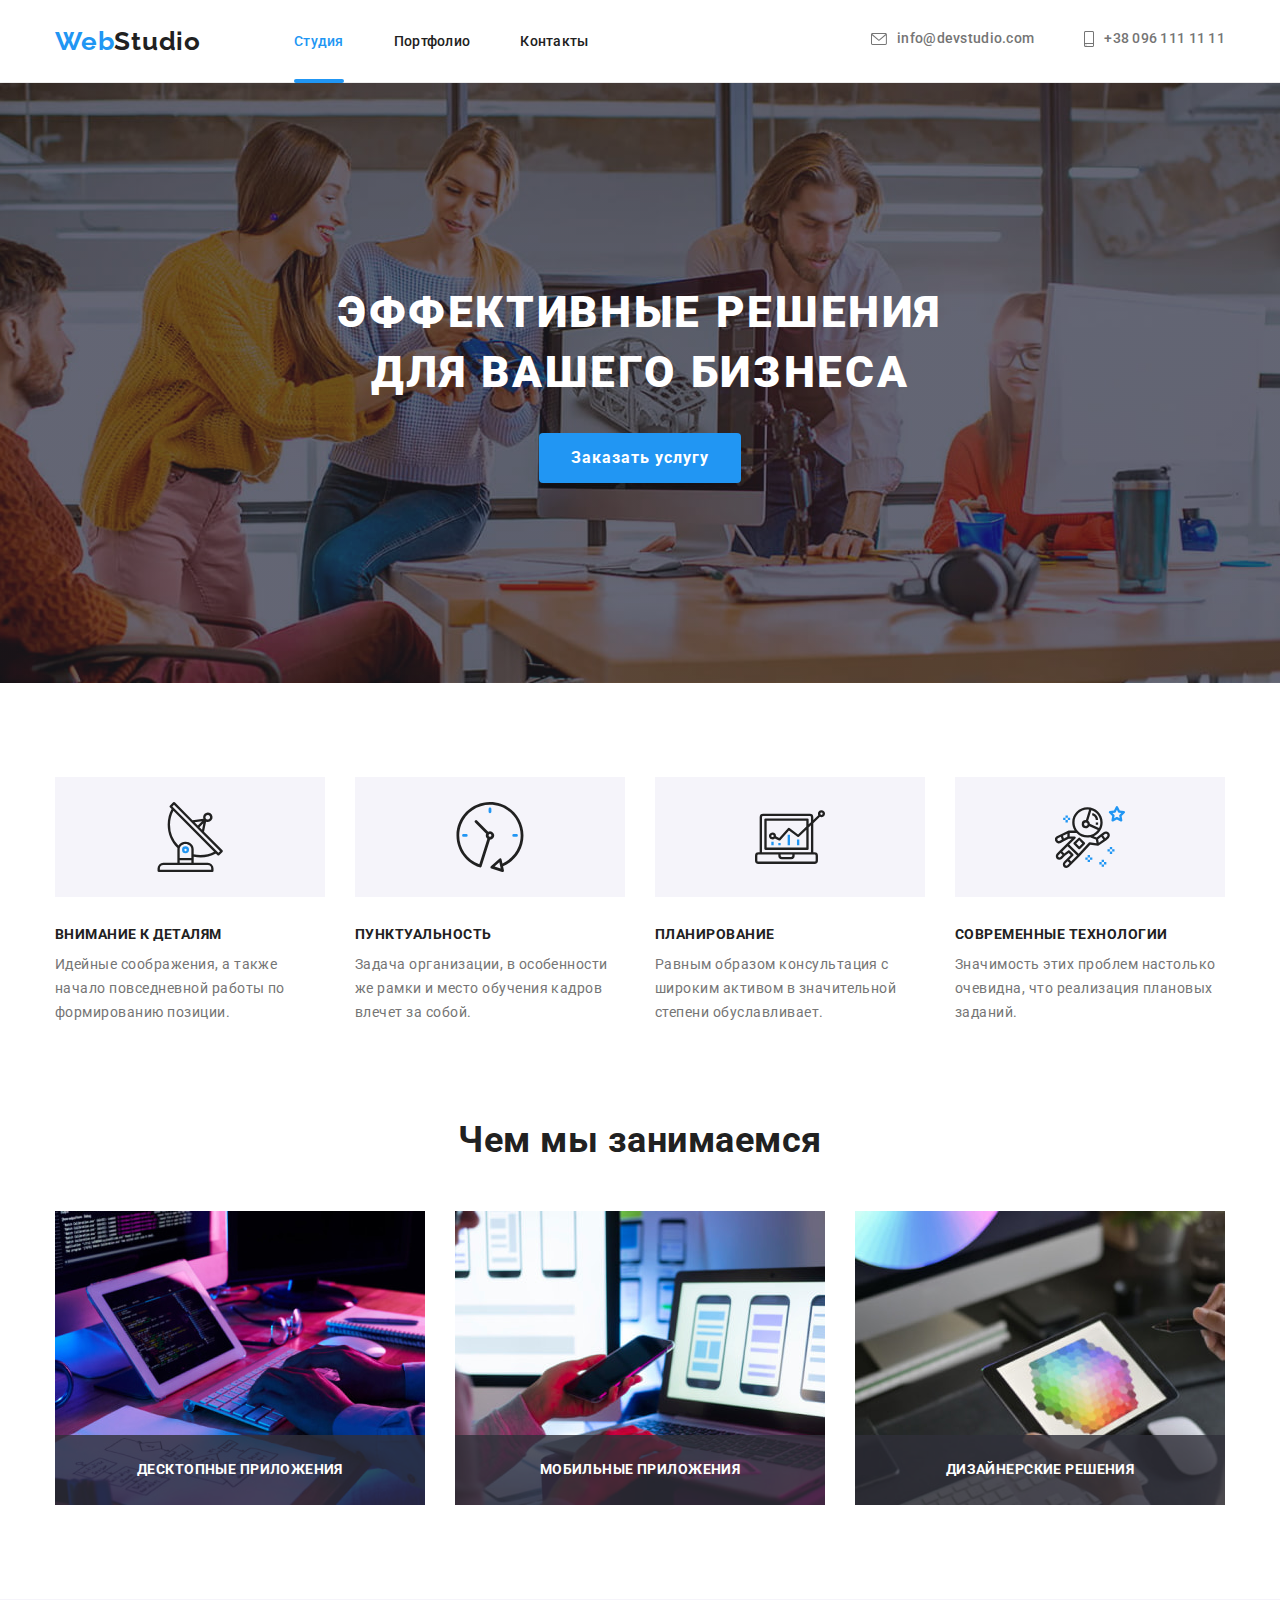
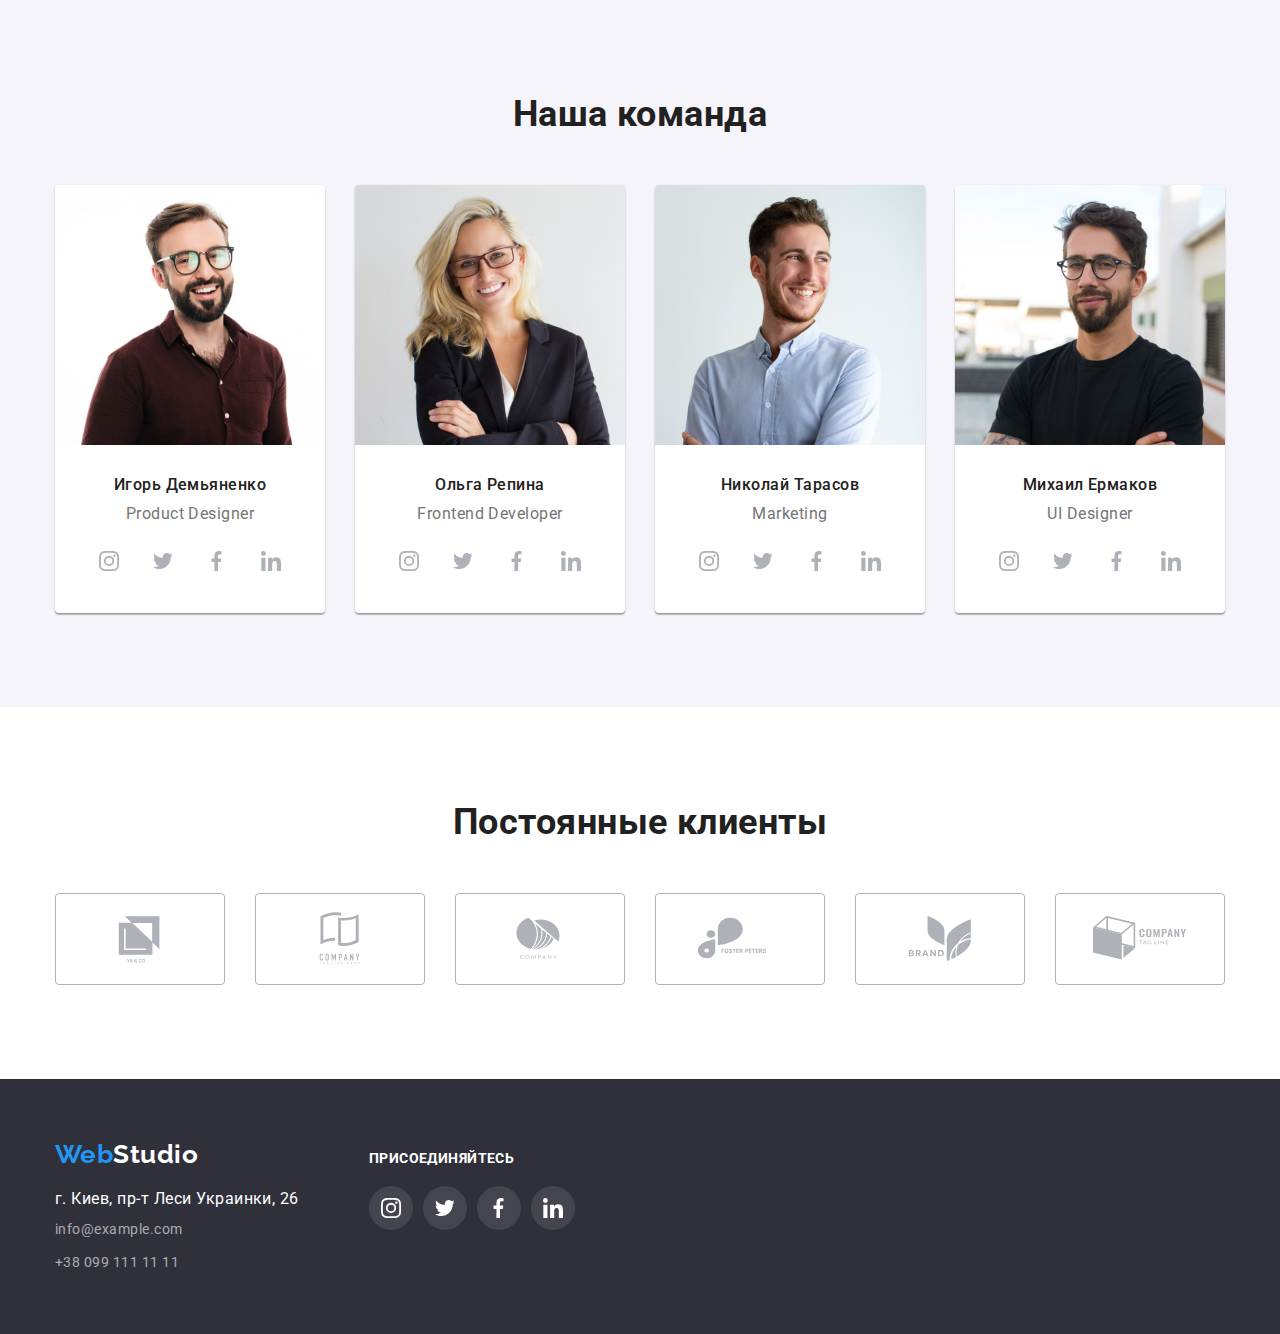
==== index.html @ 1cd2ef5c "create" ====
<!DOCTYPE html>
<html lang="ru">
  <head>
    <meta charset="UTF-8" />
    <meta http-equiv="X-UA-Compatible" content="IE=edge" />
    <meta name="viewport" content="width=device-width, initial-scale=1.0" />
    <title>Studio</title>
    <link rel="preconnect" href="https://fonts.googleapis.com" />
    <link rel="preconnect" href="https://fonts.gstatic.com" crossorigin />
    <link
      href="https://fonts.googleapis.com/css2?family=Raleway:wght@700&family=Roboto:wght@400;500;700;900&display=swap"
      rel="stylesheet"
    />
    <link
      rel="stylesheet"
      href="https://cdnjs.cloudflare.com/ajax/libs/modern-normalize/1.1.0/modern-normalize.min.css"
    />
    <link rel="stylesheet" href="./css/style.css" />
  </head>
  <body>
    <header class="header">
      <div class="container container-header">
        <nav class="site-nav-list">
          <a href="./" class="logo"><span>Web</span>Studio</a>
          <ul class="nav">
            <li class="item nav-item"><a href="./" class="nav-link current">Студия</a></li>
            <li class="item nav-item"><a href="./portfolio.html" class="nav-link">Портфолио</a></li>
            <li class="item nav-item"><a href="./" class="nav-link">Контакты</a></li>
          </ul>
        </nav>
        <ul class="auth-nav">
          <li class="item auth-nav-item">
            <a href="mailto:info@devstudio.com" class="auth-nav-link">
              <svg class="icon-envelope">
                <use href="./images/icons.svg#icon-envelope"></use>
              </svg>
              info@devstudio.com
            </a>
          </li>
          <li class="item auth-nav-item">
            <a href="tel:+380961111111" class="auth-nav-link">
              <svg class="icon-smartphone">
                <use href="./images/icons.svg#icon-smartphone"></use>
              </svg>
              +38 096 111 11 11</a
            >
          </li>
        </ul>
      </div>
    </header>
    <main>
      <!-- Hero section -->
      <section class="hero">
        <div class="container">
          <h1 class="hero-title">
            Эффективные решения <br />
            для вашего бизнеса
          </h1>
          <button type="button" class="hero-btn" data-modal-open>Заказать услугу</button>
        </div>
      </section>

      <!-- Particular section -->
      <section class="section particular">
        <div class="container particular-container">
          <h2 class="section-title visually-hidden">Особенности</h2>
          <ul class="particular-list">
            <li class="item particular-item">
              <div class="icon-block">
                <svg class="icon-particular">
                  <use href="./images/icons.svg#icon-antenna"></use>
                </svg>
              </div>
              <h3 class="particular-title">Внимание к деталям</h3>
              <p class="particular-text">
                Идейные соображения, а также начало повседневной работы по формированию позиции.
              </p>
            </li>
            <li class="item particular-item">
              <div class="icon-block">
                <svg class="icon-particular">
                  <use href="./images/icons.svg#icon-clock"></use>
                </svg>
              </div>
              <h3 class="particular-title">Пунктуальность</h3>
              <p class="particular-text">
                Задача организации, в особенности же рамки и место обучения кадров влечет за собой.
              </p>
            </li>
            <li class="item particular-item">
              <div class="icon-block">
                <svg class="icon-particular">
                  <use href="./images/icons.svg#icon-diagram"></use>
                </svg>
              </div>
              <h3 class="particular-title">Планирование</h3>
              <p class="particular-text">
                Равным образом консультация с широким активом в значительной степени обуславливает.
              </p>
            </li>
            <li class="item particular-item">
              <div class="icon-block">
                <svg class="icon-particular">
                  <use href="./images/icons.svg#icon-astronaut"></use>
                </svg>
              </div>
              <h3 class="particular-title">Современные технологии</h3>
              <p class="particular-text">
                Значимость этих проблем настолько очевидна, что реализация плановых заданий.
              </p>
            </li>
          </ul>
        </div>
      </section>

      <!-- Works-section -->
      <section class="section work">
        <div class="container work-container">
          <h2 class="section-title">Чем мы занимаемся</h2>
          <ul class="works-list">
            <li class="item work-item">
              <img
                src="./images/box1.jpg"
                alt="Планшет с набранным кодом"
                width="370"
                class="works-img"
              />
              <h3 class="work-item-title">Десктопные приложения</h3>
            </li>
            <li class="item work-item">
              <img
                src="./images/box2.jpg"
                alt="Ноутбук с дизайном приложения"
                width="370"
                class="works-img"
              />
              <h3 class="work-item-title">Мобильные приложения</h3>
            </li>
            <li class="item work-item">
              <img
                src="./images/box3.jpg"
                alt="Планшет с палитрой цветов"
                width="370"
                class="works-img"
              />
              <h3 class="work-item-title">Дизайнерские решения</h3>
            </li>
          </ul>
        </div>
      </section>

      <!-- Command section -->
      <section class="section command">
        <div class="container">
          <h2 class="section-title">Наша команда</h2>
          <ul class="command-list">
            <li class="item command-card">
              <img src="./images/team-card-1.jpg" alt="Портрет" width="270" class="command-jpg" />
              <div class="command-card-title">
                <h3 class="command-title">Игорь Демьяненко</h3>
                <p class="command-text">Product Designer</p>
                <ul class="social-item">
                  <li class="item social-link-item">
                    <a href="#" class="social-link">
                      <svg class="icon-social">
                        <use href="./images/icons.svg#icon-instagram"></use>
                      </svg>
                    </a>
                  </li>
                  <li class="item social-link-item">
                    <a href="#" class="social-link">
                      <svg class="icon-social">
                        <use href="./images/icons.svg#icon-twitter"></use>
                      </svg>
                    </a>
                  </li>
                  <li class="item social-link-item">
                    <a href="#" class="social-link">
                      <svg class="icon-social">
                        <use href="./images/icons.svg#icon-facebook"></use>
                      </svg>
                    </a>
                  </li>
                  <li class="item social-link-item">
                    <a href="#" class="social-link">
                      <svg class="icon-social">
                        <use href="./images/icons.svg#icon-linkedin"></use>
                      </svg>
                    </a>
                  </li>
                </ul>
              </div>
            </li>

            <li class="item command-card">
              <img src="./images/team-card-2.jpg" alt="Портрет" width="270" class="command-jpg" />
              <div class="command-card-title">
                <h3 class="command-title">Ольга Репина</h3>
                <p class="command-text">Frontend Developer</p>
                <ul class="social-item">
                  <li class="item social-link-item">
                    <a href="#" class="social-link">
                      <svg class="icon-social">
                        <use href="./images/icons.svg#icon-instagram"></use>
                      </svg>
                    </a>
                  </li>
                  <li class="item social-link-item">
                    <a href="" class="social-link">
                      <svg class="icon-social">
                        <use href="./images/icons.svg#icon-twitter"></use>
                      </svg>
                    </a>
                  </li>
                  <li class="item social-link-item">
                    <a href="" class="social-link">
                      <svg class="icon-social">
                        <use href="./images/icons.svg#icon-facebook"></use>
                      </svg>
                    </a>
                  </li>
                  <li class="item social-link-item">
                    <a href="" class="social-link">
                      <svg class="icon-social">
                        <use href="./images/icons.svg#icon-linkedin"></use>
                      </svg>
                    </a>
                  </li>
                </ul>
              </div>
            </li>
            <li class="item command-card">
              <img src="./images/team-card-3.jpg" alt="Портрет" width="270" class="command-jpg" />
              <div class="command-card-title">
                <h3 class="command-title">Николай Тарасов</h3>
                <p class="command-text">Marketing</p>
                <ul class="social-item">
                  <li class="item social-link-item">
                    <a href="#" class="social-link">
                      <svg class="icon-social">
                        <use href="./images/icons.svg#icon-instagram"></use>
                      </svg>
                    </a>
                  </li>
                  <li class="item social-link-item">
                    <a href="" class="social-link">
                      <svg class="icon-social">
                        <use href="./images/icons.svg#icon-twitter"></use>
                      </svg>
                    </a>
                  </li>
                  <li class="item social-link-item">
                    <a href="" class="social-link">
                      <svg class="icon-social">
                        <use href="./images/icons.svg#icon-facebook"></use>
                      </svg>
                    </a>
                  </li>
                  <li class="item social-link-item">
                    <a href="" class="social-link">
                      <svg class="icon-social">
                        <use href="./images/icons.svg#icon-linkedin"></use>
                      </svg>
                    </a>
                  </li>
                </ul>
              </div>
            </li>
            <li class="item command-card">
              <img src="./images/team-card-4.jpg" alt="Портрет" width="270" class="command-jpg" />
              <div class="command-card-title">
                <h3 class="command-title">Михаил Ермаков</h3>
                <p class="command-text">UI Designer</p>
                <ul class="social-item">
                  <li class="item social-link-item">
                    <a href="#" class="social-link">
                      <svg class="icon-social">
                        <use href="./images/icons.svg#icon-instagram"></use>
                      </svg>
                    </a>
                  </li>
                  <li class="item social-link-item">
                    <a href="" class="social-link">
                      <svg class="icon-social">
                        <use href="./images/icons.svg#icon-twitter"></use>
                      </svg>
                    </a>
                  </li>
                  <li class="item social-link-item">
                    <a href="" class="social-link">
                      <svg class="icon-social">
                        <use href="./images/icons.svg#icon-facebook"></use>
                      </svg>
                    </a>
                  </li>
                  <li class="item social-link-item">
                    <a href="" class="social-link">
                      <svg class="icon-social">
                        <use href="./images/icons.svg#icon-linkedin"></use>
                      </svg>
                    </a>
                  </li>
                </ul>
              </div>
            </li>
          </ul>
        </div>
      </section>

      <!-- Client section -->
      <section class="section client">
        <div class="container">
          <h2 class="section-title">Постоянные клиенты</h2>
          <ul class="client-list">
            <li class="item client-item">
              <a href="#" class="client-link">
                <svg class="icon-client">
                  <use href="./images/icons.svg#icon-client1"></use>
                </svg>
              </a>
            </li>
            <li class="item client-item">
              <a href="#" class="client-link">
                <svg class="icon-client">
                  <use href="./images/icons.svg#icon-client2"></use>
                </svg>
              </a>
            </li>
            <li class="item client-item">
              <a href="#" class="client-link">
                <svg class="icon-client">
                  <use href="./images/icons.svg#icon-client3"></use>
                </svg>
              </a>
            </li>
            <li class="item client-item">
              <a href="#" class="client-link">
                <svg class="icon-client">
                  <use href="./images/icons.svg#icon-client4"></use>
                </svg>
              </a>
            </li>
            <li class="item client-item">
              <a href="#" class="client-link">
                <svg class="icon-client">
                  <use href="./images/icons.svg#icon-client5"></use>
                </svg>
              </a>
            </li>
            <li class="item client-item">
              <a href="#" class="client-link">
                <svg class="icon-client">
                  <use href="./images/icons.svg#icon-client6"></use>
                </svg>
              </a>
            </li>
          </ul>
        </div>
      </section>
    </main>
    <footer class="footer">
      <div class="container footer-container">
        <div class="contacts">
          <a href="./" class="logo-footer"><span>Web</span>Studio</a>
          <address>
            <ul class="address-list">
              <li class="item adress-list-item">
                <a href="https://goo.gl/maps/uek1uiBaMwYKSRGh7" class="link address"
                  >г. Киев, пр-т Леси Украинки, 26</a
                >
              </li>
              <li class="item adress-list-item">
                <a href="mailto:info@example.com" class="link mail">info@example.com</a>
              </li>
              <li class="item adress-list-item">
                <a href="tel:+380991111111" class="link tel">+38 099 111 11 11</a>
              </li>
            </ul>
          </address>
        </div>

        <div class="subscribe">
          <h3 class="subscribe-title">присоединяйтесь</h3>
          <ul class="subscribe-list">
            <li class="item subscribe-item">
              <a href="#" class="footer-icon-social">
                <svg class="icon-social">
                  <use href="./images/icons.svg#icon-instagram"></use>
                </svg>
              </a>
            </li>
            <li class="item subscribe-item">
              <a href="#" class="footer-icon-social">
                <svg class="icon-social">
                  <use href="./images/icons.svg#icon-twitter"></use>
                </svg>
              </a>
            </li>
            <li class="item subscribe-item">
              <a href="#" class="footer-icon-social">
                <svg class="icon-social">
                  <use href="./images/icons.svg#icon-facebook"></use>
                </svg>
              </a>
            </li>
            <li class="item subscribe-item">
              <a href="#" class="footer-icon-social">
                <svg class="icon-social">
                  <use href="./images/icons.svg#icon-linkedin"></use>
                </svg>
              </a>
            </li>
          </ul>
        </div>
      </div>
    </footer>

    <div class="backdrop is-hidden" data-modal>
      <div class="modal">
        <button class="button-close" data-modal-close>
          <svg class="icon-close">
            <use href="./images/icons.svg#icon-close"></use>
          </svg>
        </button>
      </div>
    </div>

    <script src="./js/modal.js"></script>
  </body>
</html>
---- css/style.css ----
/* Палитра цветов 
    основной цвет фона  #FFFFFF
    доп цвет фона #F5F4FA;

    основной цвет текста #212121
    доп цвет текста #757575
    белый текст #FFFFFF

    акцентный цвет #2196F3

    цвет футер #2F303A;
*/

/* Fonts
logo : Raleway Weight  700 
header: Roboto Weight 500
hero: Roboto Weight 900
hero-btn^ Roboto Weight 700
h2,  Roboto Weight 700
text Roboto Weight 400
h3 Roboto Weight 500
footer adress Roboto Weight 400
portfolio-btn Roboto Weight 500

*/

:root {
  --text-color: #212121;
  --text-color-add: #757575;
  --accent-color: #2196f3;
  --primary-white-color: #ffffff;
  --secondary-background-color: #f5f4fa;
  --background-color-add: #2f303a;
  --project-card-gap: 30px;
  --social-link-color: #afb1b8;
}

body {
  background-color: var(--primary-white-color);
  font-family: 'Roboto', sans-serif;
  letter-spacing: 0.03em;
}

.item {
  list-style: none;
  padding: 0;
  margin: 0;
}
.link {
  text-decoration: none;
  font-style: normal;
}

h1,
h2,
h3,
h4,
h5,
h6,
p,
ul {
  margin-top: 0;
  margin-bottom: 0;
  padding-left: 0;
  padding-right: 0;
}

img {
  display: block;
  max-width: 100%;
  height: auto;
}

.container {
  width: 1200px;
  padding-left: 15px;
  padding-right: 15px;
  margin-left: auto;
  margin-right: auto;
}

.visually-hidden {
  position: absolute;
  clip: rect(0 0 0 0);
  width: 1px;
  height: 1px;
  margin: -1px;
}

/* Header */

.header {
  border-bottom: 1px solid #ececec;
}
.container-header {
  display: flex;
  align-items: center;
}

.logo {
  font-family: 'Raleway', sans-serif;
  letter-spacing: 0.03em;
  font-weight: 700;
  font-size: 26px;
  line-height: 1.19;
  text-decoration: none;
  color: var(--text-color);
  margin-right: 93px;
}

.logo span {
  color: var(--accent-color);
}
.site-nav-list {
  display: flex;
  align-items: center;
}
.nav {
  display: flex;
  padding-top: 32px;
  padding-bottom: 32px;
}

.nav-item:not(:last-child) {
  margin-right: 50px;
}

.nav-link,
.auth-nav-link {
  font-weight: 500;
  font-size: 14px;
  line-height: 1.14;
  letter-spacing: 0.02em;
  text-decoration: none;
  color: var(--text-color);
  transition: color 250ms cubic-bezier(0.4, 0, 0.2, 1);
}
.nav-link:hover,
.nav-link:focus {
  color: var(--accent-color);
}
.nav .nav-link.current {
  position: relative;
  color: var(--accent-color);
  padding-bottom: 32px;
}

.current::before {
  display: inline-block;
  content: '';
  background-color: var(--accent-color);
  height: 4px;
  width: 100%;
  border-radius: 2px;
  position: absolute;
  bottom: 0;
  left: 0;
  margin-bottom: -2px;
}

.auth-nav {
  display: flex;
  margin-left: auto;
}

.icon-envelope {
  margin-right: 10px;
  width: 16px;
  height: 12px;
  fill: currentColor;
}

.icon-smartphone {
  margin-right: 10px;
  width: 10px;
  height: 16px;
  fill: currentColor;
}

.auth-nav-item:not(:first-child) {
  margin-left: 50px;
}

.auth-nav-link {
  color: var(--text-color-add);
  display: inline-flex;
  align-items: center;
  transition: color 250ms cubic-bezier(0.4, 0, 0.2, 1);
}

.auth-nav-link:hover,
.auth-nav-link:focus {
  color: var(--accent-color);
}
/* body */
/* Hero section */
.hero {
  max-width: 1600px;
  margin-left: auto;
  margin-right: auto;
  background-image: linear-gradient(rgba(47, 48, 58, 0.4), rgba(47, 48, 58, 0.4)),
    url('../images/background-hero.jpg');
  background-color: var(--background-color-add);
  background-size: cover;
  background-repeat: no-repeat;
  background-position: center;
  text-align: center;
  padding-top: 200px;
  padding-bottom: 200px;
}
.hero-title {
  margin-bottom: 30px;
  font-weight: 900;
  font-size: 44px;
  line-height: 1.36;
  letter-spacing: 0.06em;
  text-transform: uppercase;
  color: var(--primary-white-color);
}

.hero-btn {
  font-family: inherit;
  font-weight: 700;
  font-size: 16px;
  line-height: 1.88;
  letter-spacing: 0.06em;
  display: inline-block;
  color: var(--primary-white-color);
  background-color: var(--accent-color);
  border: none;
  min-width: 200px;
  border-radius: 4px;
  box-shadow: 0px 4px 4px rgba(0, 0, 0, 0.15);
  cursor: pointer;
  padding: 10px 32px;
  transition: background-color 250ms cubic-bezier(0.4, 0, 0.2, 1);
}

.hero-btn:hover,
.hero-btn:focus {
  background-color: #188ce8;
}
/* Particular section */
.section {
  padding-top: 94px;
  padding-bottom: 94px;
}

.particular {
  padding-bottom: 0;
}
.icon-block {
  width: 270px;
  height: 120px;
  margin-bottom: 30px;
  display: flex;
  justify-content: center;
  align-items: center;
  background-color: var(--secondary-background-color);
}
.icon-particular {
  width: 70px;
  height: 70px;
}
.particular-list {
  display: flex;
}
.particular-item {
  margin-right: 30px;
}

.particular-item:last-child {
  margin-right: 0;
}

.section-title {
  font-weight: 700;
  font-size: 36px;
  line-height: 1.17;
  text-align: center;
  color: var(--text-color);
  margin-bottom: 50px;
}

.particular-title {
  font-weight: 700;
  font-size: 14px;
  line-height: 1.14;
  text-transform: uppercase;
  color: var(--text-color);
  margin-bottom: 10px;
}

.particular-text {
  font-size: 14px;
  line-height: 1.71;
  color: var(--text-color-add);
}

/* Works-section */
.works-list {
  display: flex;
  justify-content: center;
}
.work-item {
  position: relative;
}

.work-item:not(:last-child) {
  margin-right: 30px;
}

.work-item-title {
  display: flex;
  font-weight: 700;
  font-size: 14px;
  line-height: 1.14;
  letter-spacing: 0.03em;
  text-transform: uppercase;
  color: var(--primary-white-color);
  background-color: rgba(47, 48, 58, 0.8);
  width: 100%;
  position: absolute;
  bottom: 0;
  left: 0;
  height: 70px;
  align-items: center;
  justify-content: center;
}

/* Command section */
.command {
  background-color: var(--secondary-background-color);
}

.command-list {
  display: flex;
}

.command-card {
  background-color: var(--primary-white-color);
  border-radius: 4px;
  box-shadow: 0px 1px 3px rgba(0, 0, 0, 0.12), 0px 1px 1px rgba(0, 0, 0, 0.14),
    0px 2px 1px rgba(0, 0, 0, 0.2);
  text-align: center;
  margin-right: 30px;
  overflow: hidden;
}

.command-card:last-child {
  margin-right: 0;
}

.command-card-title {
  padding: 30px 0;
}

.command-title {
  font-weight: 500;
  font-size: 16px;
  line-height: 1.19;
  color: var(--text-color);
  margin-bottom: 10px;
}

.command-text {
  margin-bottom: 16px;
  font-size: 16px;
  line-height: 1.19;
  color: var(--text-color-add);
}
.social-item {
  display: flex;
  justify-content: center;
}

.social-link {
  display: flex;
  justify-content: center;
  align-items: center;
  border-radius: 50%;
  height: 44px;
  width: 44px;
  color: var(--social-link-color);
  transition: color 250ms cubic-bezier(0.4, 0, 0.2, 1),
    background-color 250ms cubic-bezier(0.4, 0, 0.2, 1);
}

.social-link-item:not(:last-child) {
  margin-right: 10px;
}

.social-link:hover,
.social-link:focus {
  background-color: var(--accent-color);
  color: var(--primary-white-color);
}

.icon-social {
  width: 20px;
  height: 20px;
  fill: currentColor;
}

/* Client-section */
.client-list {
  display: flex;
  justify-content: center;
  margin-left: auto;
  margin-right: auto;
}

.client-item {
  width: 170px;
  height: 92px;

  margin-right: 30px;
}

.client-item:last-child {
  margin-right: 0;
}
.client-link {
  display: flex;
  justify-content: center;
  align-items: center;
  width: 100%;
  height: 100%;
  border: 1px solid var(--social-link-color);
  border-radius: 4px;
  color: var(--social-link-color);
  transition: color 250ms cubic-bezier(0.4, 0, 0.2, 1),
    border-color 250ms cubic-bezier(0.4, 0, 0.2, 1);
}

.icon-client {
  fill: currentColor;
  width: 106px;
  height: 60px;
}
.client-link:hover,
.client-link:focus {
  color: var(--accent-color);
  border-color: var(--accent-color);
}

/* Footer */

.footer {
  background-color: var(--background-color-add);
  padding-top: 60px;
  padding-bottom: 60px;
}
.footer-container {
  display: flex;
  align-items: baseline;
}
.contacts {
  margin-right: 70px;
}
.subscribe-title {
  font-weight: 700;
  font-size: 14px;
  line-height: 16px;
  letter-spacing: 0.03em;
  text-transform: uppercase;
  color: var(--primary-white-color);
}

.subscribe-list {
  display: flex;
  margin-top: 20px;
}
.logo-footer {
  display: inline-block;
  margin-bottom: 20px;
  font-family: Raleway;
  font-weight: 700;
  font-size: 26px;
  line-height: 1.19;
  text-decoration: none;
  color: var(--primary-white-color);
}

.logo-footer span {
  color: var(--accent-color);
}

.adress-list-item:not(:last-child) {
  margin-bottom: 9px;
}
.footer .address {
  color: var(--primary-white-color);
}

.footer .mail,
.footer .tel {
  font-size: 14px;
  line-height: 1.71;
  color: rgba(255, 255, 255, 0.6);
}
.subscribe-item:not(:last-child) {
  margin-right: 10px;
}

.footer-icon-social {
  height: 44px;
  width: 44px;
  display: flex;
  justify-content: center;
  align-items: center;
  border-radius: 50%;
  color: var(--primary-white-color);
  background-color: rgba(255, 255, 255, 0.1);
  transition: color 250ms cubic-bezier(0.4, 0, 0.2, 1),
    background-color 250ms cubic-bezier(0.4, 0, 0.2, 1);
}

.footer-icon-social:last-child {
  margin-right: 0;
}

.footer-icon-social:hover,
.footer-icon-social:focus {
  background-color: var(--accent-color);
}
/* Portfolio */

/* Filtr */
.filtr {
  display: flex;
  justify-content: center;
  margin-bottom: 50px;
}
.filtr-item {
  margin-right: 8px;
}

.filtr-item:last-child {
  margin-right: 0;
}

.filtr-btn {
  font-family: Roboto;
  font-weight: 500;
  font-size: 16px;
  line-height: 1.62;
  text-align: center;
  background-color: var(--secondary-background-color);
  border: none;
  border-radius: 4px;
  color: var(--text-color);
  padding: 6px 22px;

  transition: color 250ms cubic-bezier(0.4, 0, 0.2, 1),
    background-color 250ms cubic-bezier(0.4, 0, 0.2, 1),
    box-shadow 250ms cubic-bezier(0.4, 0, 0.2, 1);
}

.filtr-btn:hover,
.filtr-btn:focus {
  background-color: var(--accent-color);
  color: var(--primary-white-color);
  box-shadow: 0px 3px 1px rgba(0, 0, 0, 0.1), 0px 1px 2px rgba(0, 0, 0, 0.08),
    0px 2px 2px rgba(0, 0, 0, 0.12);
  cursor: pointer;
}

/* Projects */
.projects {
  display: flex;
  flex-wrap: wrap;
  margin-top: calc(-1 * var(--project-card-gap));
  margin-left: calc(-1 * var(--project-card-gap));
}
.projects-card {
  background-color: var(--primary-white-color);
  margin-left: var(--project-card-gap);
  margin-top: var(--project-card-gap);
}
.projects-card-link {
  display: block;
  width: 370px;
  height: 404px;
  transition: box-shadow 250ms cubic-bezier(0.4, 0, 0.2, 1);
}

.projects-card-link:hover,
.projects-card-link:focus {
  box-shadow: 0px 1px 1px rgba(0, 0, 0, 0.12), 0px 4px 4px rgba(0, 0, 0, 0.06),
    1px 4px 6px rgba(0, 0, 0, 0.16);
}

.card-thumb {
  position: relative;
  overflow: hidden;
}
.card-overley {
  background-color: rgba(33, 150, 243, 0.9);
  position: absolute;
  left: 0;
  top: 0;
  width: 100%;
  height: 100%;
  padding: 63px 24px;
  transform: translateY(100%);
  transition: transform 250ms cubic-bezier(0.4, 0, 0.2, 1);
}

.projects-card-link:hover .card-overley,
.projects-card-link:focus .card-overley {
  transform: translateY(0);
}

.card-overlay-text {
  font-weight: 400;
  font-size: 18px;
  line-height: 1.56;
  letter-spacing: 0.03em;
  color: var(--primary-white-color);
}
.card-title {
  padding: 20px 24px;
  border: 1px solid #eeeeee;
  border-top: none;
}

.projects-title {
  font-weight: 700;
  font-size: 18px;
  line-height: 2;
  letter-spacing: 0.06em;
  color: var(--text-color);
  margin-bottom: 4px;
}

.projects-text {
  font-size: 16px;
  line-height: 1.88;
  color: var(--text-color-add);
}

/* Modal */
.backdrop.is-hidden {
  opacity: 0;
  pointer-events: none;
  visibility: visible;
}

.backdrop {
  position: fixed;
  top: 0;
  left: 0;
  width: 100%;
  height: 100%;
  background-color: rgba(0, 0, 0, 0.2);
  opacity: 1;
  transition: opacity 300ms cubic-bezier(0.4, 0, 0.2, 1);
}

.backdrop.is-hidden .modal {
  transform: translate(-50%, -50%) scale(1.2);
}

.modal {
  position: absolute;
  left: 50%;
  top: 50%;
  transform: translate(-50%, -50%) scale(1);
  transition: transform 300ms cubic-bezier(0.4, 0, 0.2, 1);
  width: 528px;
  height: 581px;
  background-color: var(--primary-white-color);
  box-shadow: 0px 1px 3px rgba(0, 0, 0, 0.12), 0px 1px 1px rgba(0, 0, 0, 0.14),
    0px 2px 1px rgba(0, 0, 0, 0.2);
  border-radius: 4px;
}
.button-close {
  width: 30px;
  height: 30px;
  background: #ffffff;
  border: 1px solid rgba(0, 0, 0, 0.1);
  border-radius: 50%;
  display: flex;
  justify-content: center;
  align-items: center;
  position: absolute;
  top: 8px;
  right: 8px;
  cursor: pointer;
}

.icon-close {
  width: 11px;
  height: 11px;
  fill: black;
}
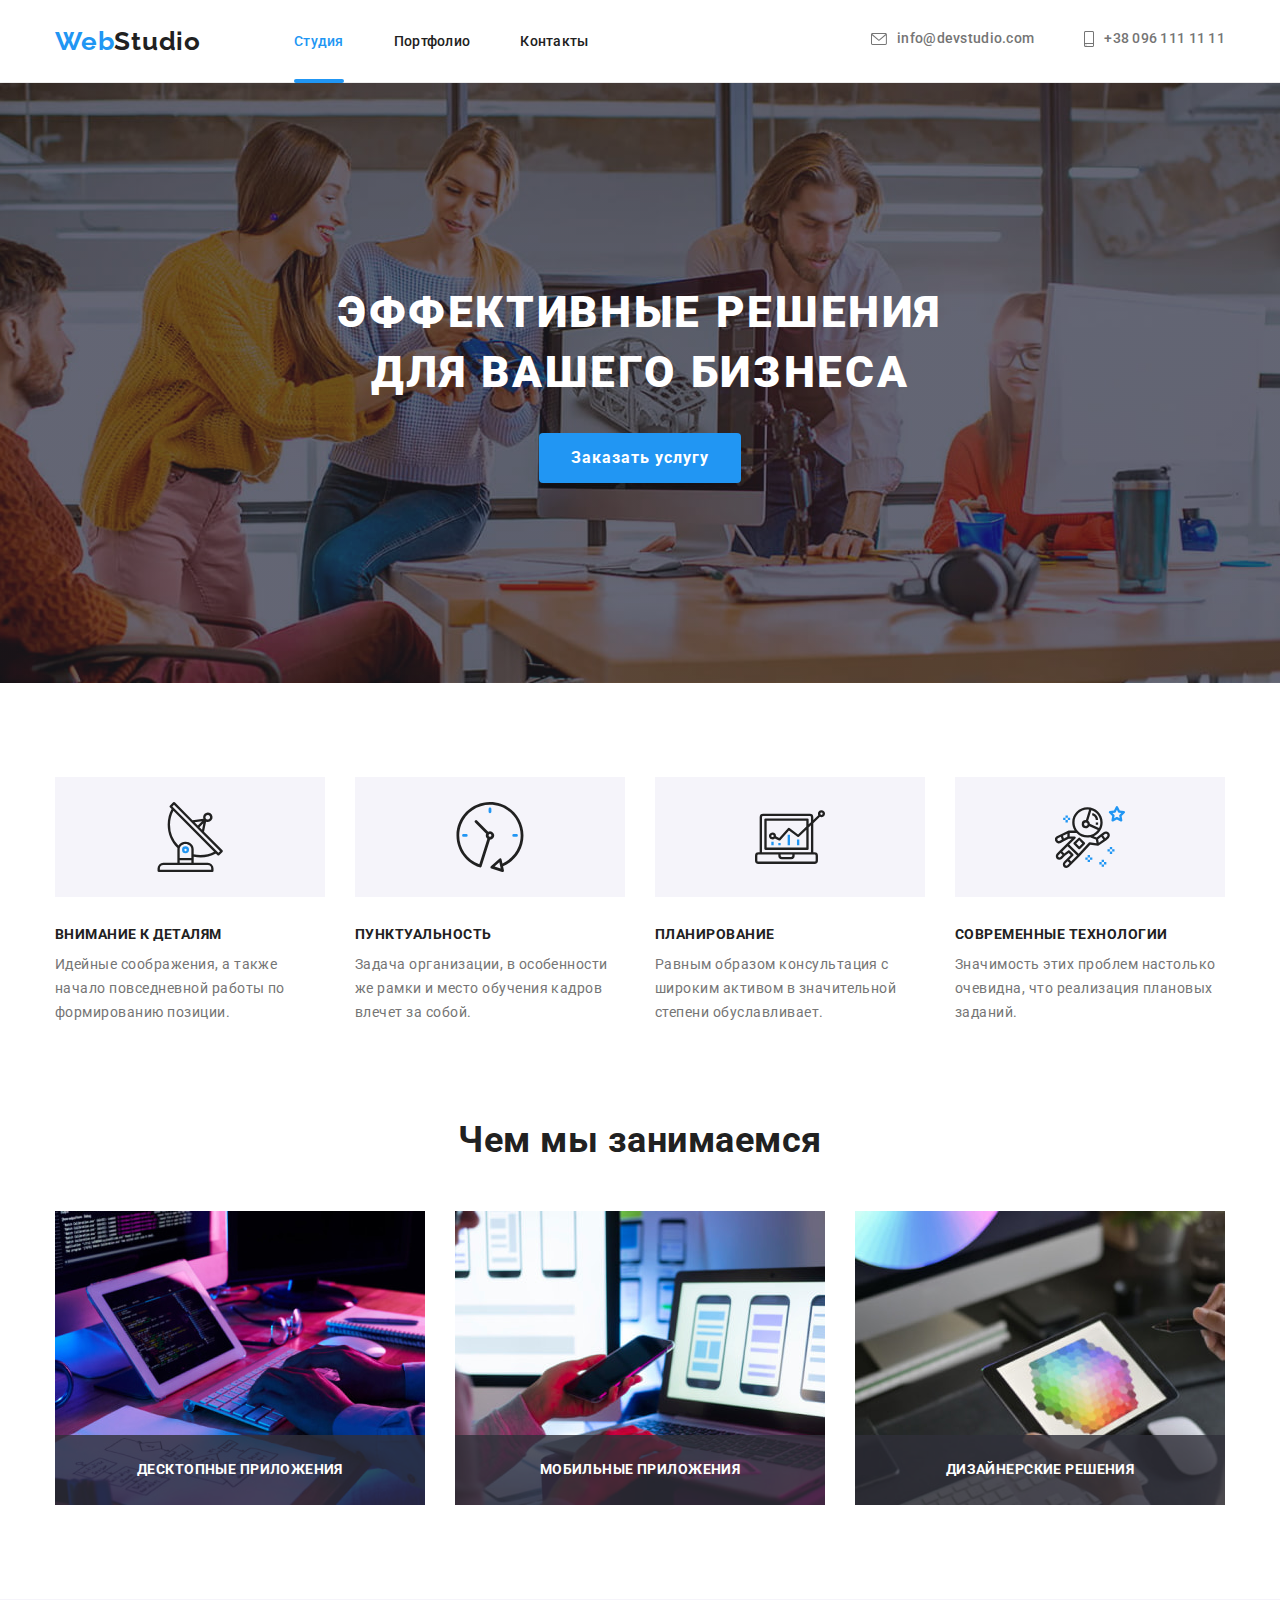
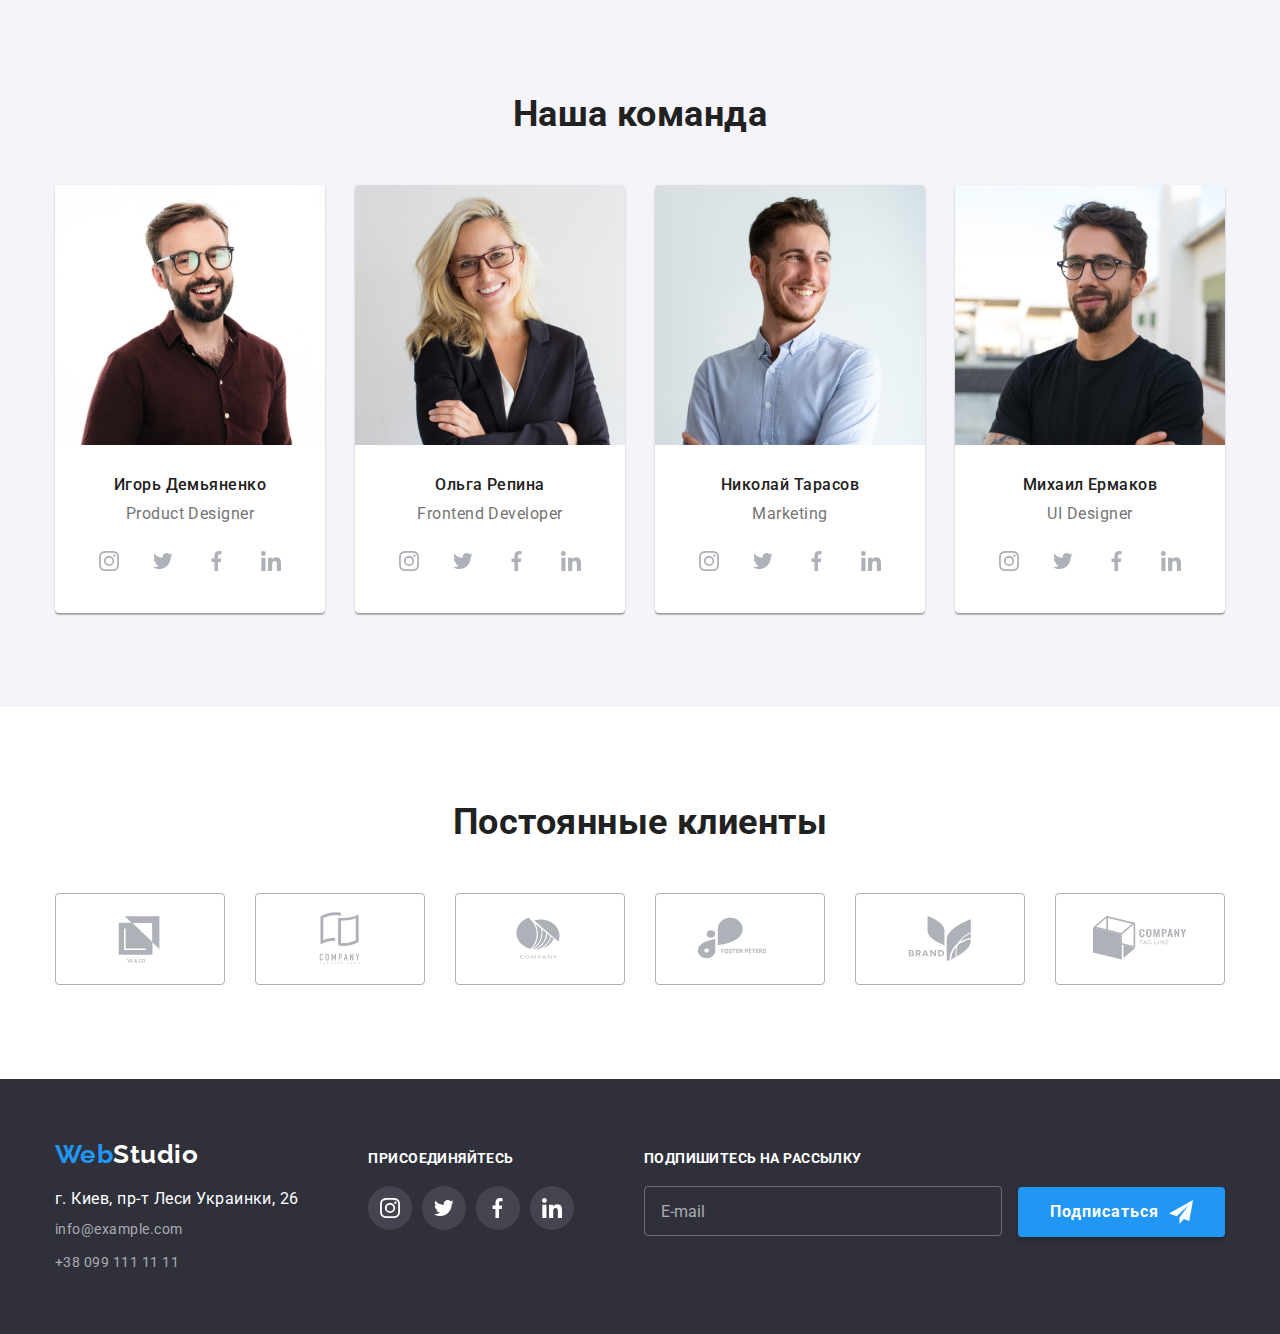
==== commit 69ecf221: "modal" ====
--- a/index.html
+++ b/index.html
@@ -412,6 +412,19 @@
             </li>
           </ul>
         </div>
+
+        <form class="mailing">
+          <h3 class="subscribe-title">Подпишитесь на рассылку</h3>
+          <label class="subscribe-form">
+            <input type="text" placeholder="E-mail" class="subscribe-submit" name="subscribe" />
+          </label>
+          <button type="submit" class="subscribe-btn">
+            Подписаться
+            <svg class="send-icon">
+              <use href="./images/icons.svg#icon-send"></use>
+            </svg>
+          </button>
+        </form>
       </div>
     </footer>
 
@@ -422,6 +435,61 @@
             <use href="./images/icons.svg#icon-close"></use>
           </svg>
         </button>
+        <b class="modal-title">Оставьте свои данные, мы вам перезвоним</b>
+        <form class="modal-form">
+          <label class="form-input-box">
+            Имя
+            <input type="text" name="user-name" class="form-input" required />
+            <svg class="modal-input-icon">
+              <use href="./images/icons.svg#icon-person"></use>
+            </svg>
+          </label>
+
+          <label class="form-input-box">
+            Телефон
+            <input
+              type="text"
+              name="user-phone"
+              class="form-input"
+              required
+              pattern="[0-9]{10}"
+              title="0999999999"
+            />
+            <svg class="modal-input-icon">
+              <use href="./images/icons.svg#icon-phone"></use>
+            </svg>
+          </label>
+
+          <label class="form-input-box">
+            Почта
+            <input type="text" name="user-email" class="form-input" required />
+            <svg class="modal-input-icon">
+              <use href="./images/icons.svg#icon-email"></use>
+            </svg>
+          </label>
+
+          <label class="form-input-box">
+            Комментарий
+            <textarea
+              name="user-comment"
+              class="form-input textarea-input"
+              placeholder="Введите текст"
+            ></textarea>
+          </label>
+
+          <div>
+            <input type="checkbox" name="accept" class="policy-checkbox" id="accept" />
+            <label for="accept" class="policy-box">
+              <svg class="check-icon">
+                <use href="./images/icons.svg#icon-check"></use>
+              </svg>
+
+              Соглашаюсь с рассылкой и принимаю <a href="#">Условия договора </a>
+            </label>
+          </div>
+
+          <button type="submit" class="modal-submit-button">Отправить</button>
+        </form>
       </div>
     </div>
 
--- a/css/style.css
+++ b/css/style.css
@@ -218,7 +218,9 @@
   color: var(--primary-white-color);
 }
 
-.hero-btn {
+.hero-btn,
+.modal-submit-button,
+.subscribe-btn {
   font-family: inherit;
   font-weight: 700;
   font-size: 16px;
@@ -454,10 +456,9 @@
 .footer-container {
   display: flex;
   align-items: baseline;
-}
-.contacts {
-  margin-right: 70px;
-}
+  justify-content: space-between;
+}
+
 .subscribe-title {
   font-weight: 700;
   font-size: 14px;
@@ -471,6 +472,12 @@
   display: flex;
   margin-top: 20px;
 }
+
+.subscribe-btn:hover,
+.subscribe-btn:focus {
+  background-color: #188ce8;
+}
+
 .logo-footer {
   display: inline-block;
   margin-bottom: 20px;
@@ -523,6 +530,38 @@
 .footer-icon-social:hover,
 .footer-icon-social:focus {
   background-color: var(--accent-color);
+}
+
+.subscribe-form {
+  display: inline-block;
+  margin-right: 12px;
+  margin-top: 20px;
+}
+
+.subscribe-submit {
+  width: 358px;
+  height: 50px;
+  border: 1px solid rgba(255, 255, 255, 0.3);
+  border-radius: 4px;
+  background-color: transparent;
+  padding: 15px 16px;
+  color: rgba(255, 255, 255, 0.6);
+  font-family: inherit;
+}
+
+.subscribe-submit::placeholder {
+  color: rgba(255, 255, 255, 0.6);
+}
+.subscribe-btn {
+  display: inline-flex;
+  align-items: center;
+}
+
+.send-icon {
+  width: 24px;
+  height: 24px;
+  fill: var(--primary-white-color);
+  margin-left: 10px;
 }
 /* Portfolio */
 
@@ -669,11 +708,12 @@
   transform: translate(-50%, -50%) scale(1);
   transition: transform 300ms cubic-bezier(0.4, 0, 0.2, 1);
   width: 528px;
-  height: 581px;
+  min-height: 581px;
   background-color: var(--primary-white-color);
   box-shadow: 0px 1px 3px rgba(0, 0, 0, 0.12), 0px 1px 1px rgba(0, 0, 0, 0.14),
     0px 2px 1px rgba(0, 0, 0, 0.2);
   border-radius: 4px;
+  padding: 40px;
 }
 .button-close {
   width: 30px;
@@ -690,8 +730,132 @@
   cursor: pointer;
 }
 
+.button-close:hover .icon-close {
+  fill: var(--accent-color);
+}
+
 .icon-close {
   width: 11px;
   height: 11px;
   fill: black;
-}
+  transition: fill 300ms cubic-bezier(0.4, 0, 0.2, 1);
+}
+
+.modal-title {
+  display: inline-block;
+  font-weight: 700;
+  font-size: 20px;
+  line-height: 1.15;
+  text-align: center;
+  letter-spacing: 0.03em;
+  color: var(--text-color);
+  margin-bottom: 12px;
+}
+
+.form-input-box {
+  display: block;
+  position: relative;
+  font-family: inherit;
+  font-weight: 400;
+  font-size: 12px;
+  line-height: 1.17;
+  letter-spacing: 0.01em;
+  color: var(--text-color-add);
+  margin-bottom: 10px;
+}
+
+.form-input {
+  width: 100%;
+  border: 1px solid rgba(33, 33, 33, 0.2);
+  border-radius: 4px;
+  height: 40px;
+  padding: 0 10px 0 42px;
+  margin-top: 4px;
+  color: var(--text-color);
+  transition: order-color 250ms cubic-bezier(0.4, 0, 0.2, 1);
+}
+
+.form-input:focus {
+  outline: none;
+  border-color: var(--accent-color);
+}
+
+.modal-input-icon {
+  position: absolute;
+  top: 50%;
+  left: 12px;
+  height: 18px;
+  width: 18px;
+  color: var(--text-color);
+  transition: fill 250ms cubic-bezier(0.4, 0, 0.2, 1);
+}
+
+.form-input:focus + .modal-input-icon {
+  fill: var(--accent-color);
+}
+
+.textarea-input {
+  min-height: 120px;
+  padding: 12px 16px;
+  resize: none;
+  font-family: inherit;
+}
+
+.textarea-input::placeholder {
+  color: rgba(117, 117, 117, 0.5);
+  font-family: inherit;
+}
+
+.policy-box {
+  font-weight: 400;
+  font-size: 14px;
+  line-height: 1.71;
+  letter-spacing: 0.03em;
+  color: var(--text-color-add);
+  display: flex;
+  align-items: center;
+  justify-content: center;
+  cursor: pointer;
+}
+
+.policy-checkbox {
+  position: absolute;
+  clip: rect(0 0 0 0);
+  width: 1px;
+  height: 1px;
+  margin: -1px;
+}
+
+.policy-box a {
+  margin-left: 4px;
+  color: var(--accent-color);
+}
+
+.modal-submit-button {
+  display: block;
+  margin: 0 auto;
+  margin-top: 20px;
+}
+
+.modal-submit-button:hover,
+.modal-submit-button:focus {
+  background-color: #188ce8;
+}
+
+.check-icon {
+  height: 16px;
+  width: 16px;
+  fill: transparent;
+  border: 1px solid black;
+  border-radius: 2px;
+  margin-right: 7px;
+  transition: background-color 250ms cubic-bezier(0.4, 0, 0.2, 1),
+    fill 250ms cubic-bezier(0.4, 0, 0.2, 1), border 250ms cubic-bezier(0.4, 0, 0.2, 1);
+}
+
+.policy-checkbox:checked + .policy-box .check-icon {
+  box-sizing: content-box;
+  fill: var(--primary-white-color);
+  background-color: var(--accent-color);
+  border: transparent;
+}
